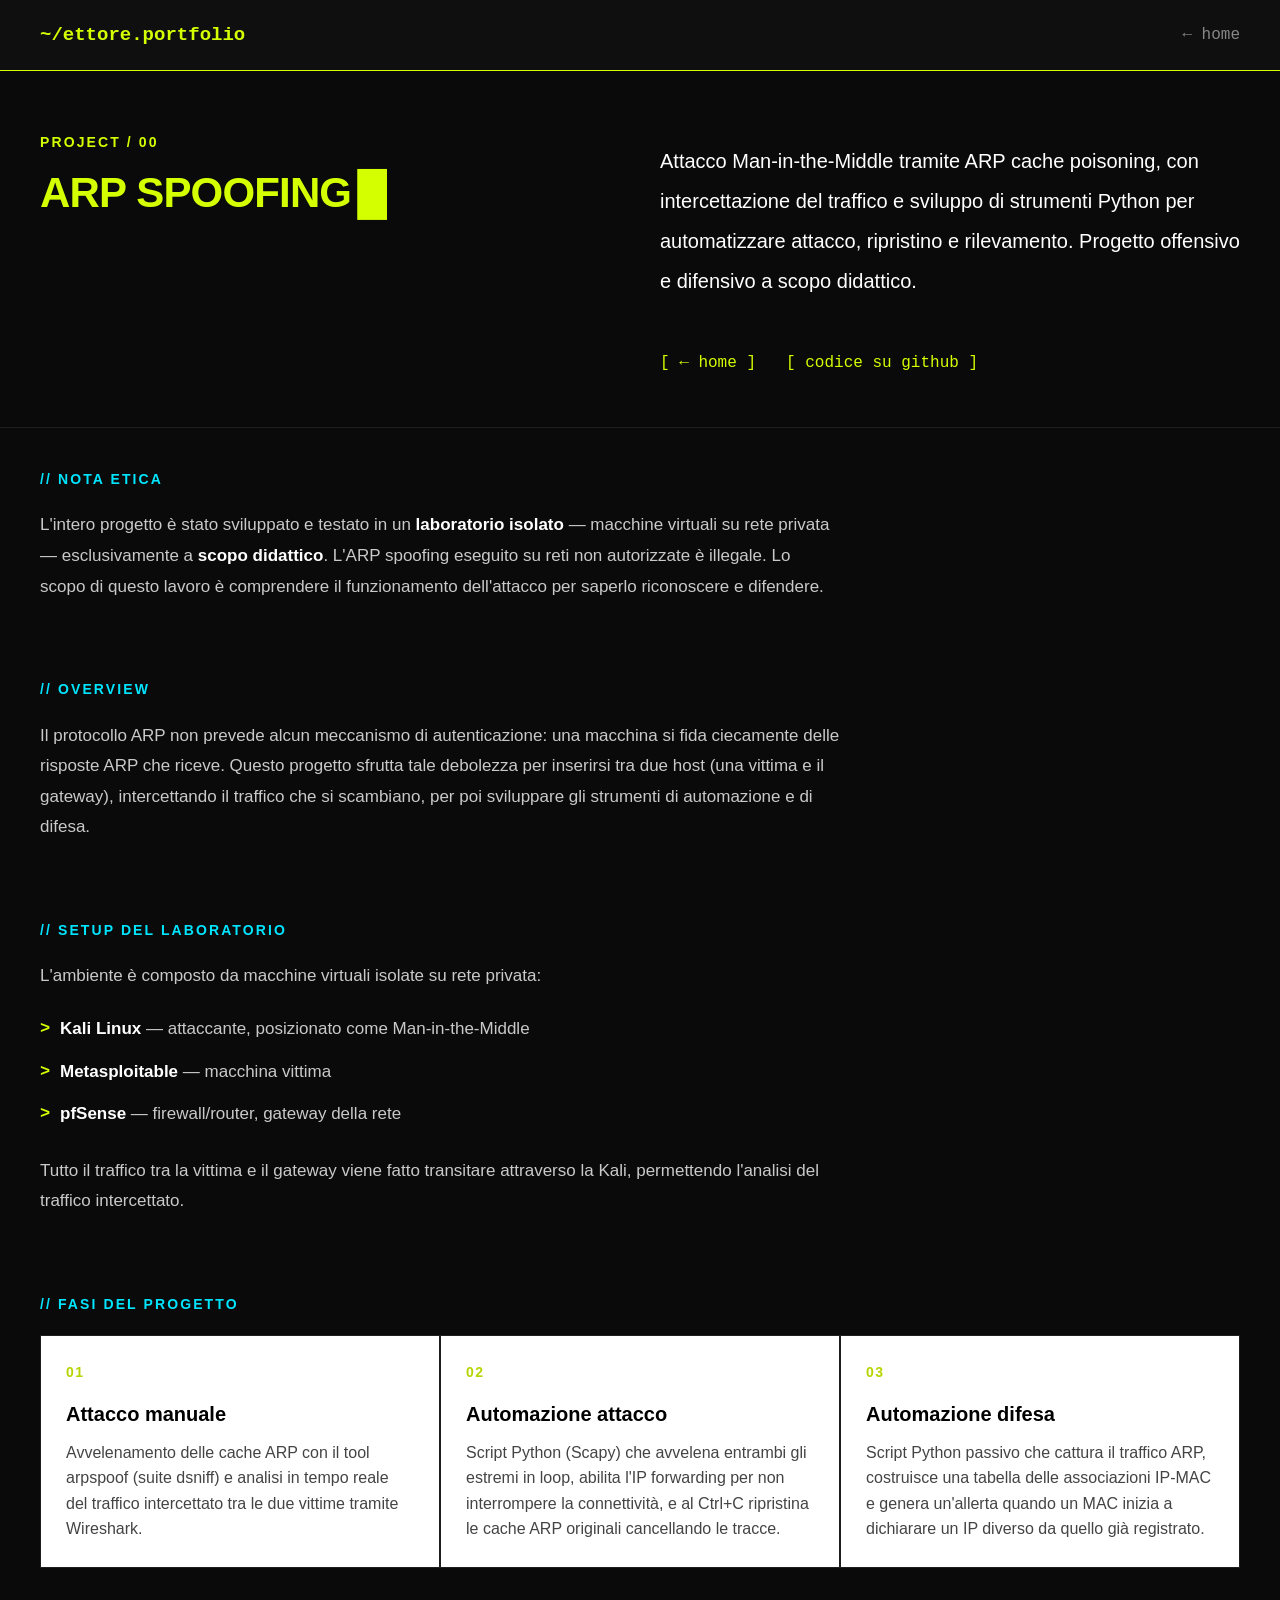
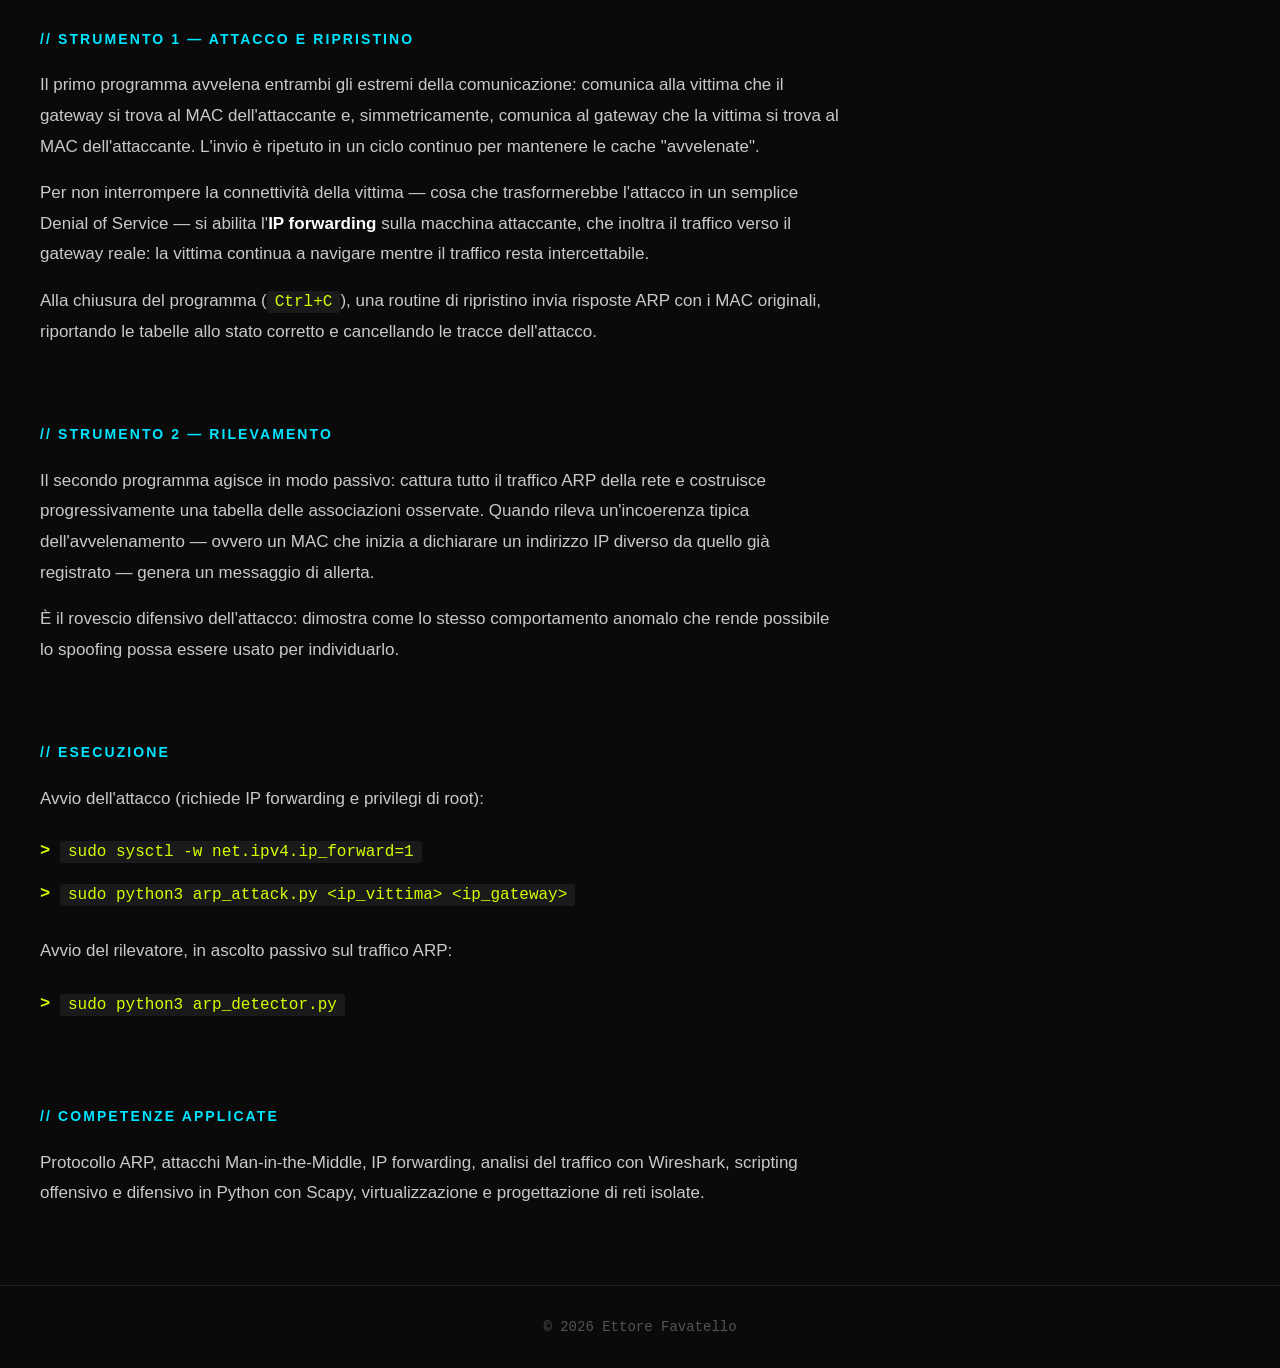
==== projects/arp-spoofing/index.html @ b5837231 "Aggiunta card ARP Spoofing (00), VulnVM rinumerata a 01" ====
<!DOCTYPE html>
<html lang="it">

<head>
    <meta charset="UTF-8">
    <meta name="viewport" content="width=device-width, initial-scale=1.0">
    <title>ARP Spoofing & Detection | Ettore Favatello</title>
    <link rel="stylesheet" href="../../style.css">
    <link rel="icon" href="data:image/svg+xml,<svg xmlns='http://www.w3.org/2000/svg' viewBox='0 0 100 100'><text y='.9em' font-size='90'>🔒</text></svg>">
</head>

<body>

    <header class="topbar">
        <div class="logo">~/ettore.portfolio</div>
        <nav class="nav">
            <a href="../../">← home</a>
        </nav>
    </header>

    <section class="hero">
        <div class="hero-left">
            <p class="label">Project / 00</p>
            <h1 class="hero-name">ARP Spoofing</h1>
        </div>
        <div class="hero-right">
            <p class="hero-bio">
                Attacco Man-in-the-Middle tramite ARP cache poisoning, con intercettazione
                del traffico e sviluppo di strumenti Python per automatizzare attacco,
                ripristino e rilevamento. Progetto offensivo e difensivo a scopo didattico.
            </p>
            <div class="hero-links">
                <a href="../../">[ ← home ]</a>
                <a href="https://github.com/EttoreFavatello/arp-spoofing" target="_blank" rel="noopener noreferrer">[ codice su github ]</a>
            </div>
        </div>
    </section>

    <section class="section">
        <p class="section-label">// Nota etica</p>
        <div class="text-block">
            <p>
                L'intero progetto è stato sviluppato e testato in un <strong>laboratorio isolato</strong>
                — macchine virtuali su rete privata — esclusivamente a <strong>scopo didattico</strong>.
                L'ARP spoofing eseguito su reti non autorizzate è illegale. Lo scopo di questo lavoro è
                comprendere il funzionamento dell'attacco per saperlo riconoscere e difendere.
            </p>
        </div>
    </section>

    <section class="section">
        <p class="section-label">// Overview</p>
        <div class="text-block">
            <p>
                Il protocollo ARP non prevede alcun meccanismo di autenticazione: una macchina si fida
                ciecamente delle risposte ARP che riceve. Questo progetto sfrutta tale debolezza per
                inserirsi tra due host (una vittima e il gateway), intercettando il traffico che si
                scambiano, per poi sviluppare gli strumenti di automazione e di difesa.
            </p>
        </div>
    </section>

    <section class="section">
        <p class="section-label">// Setup del laboratorio</p>
        <div class="text-block">
            <p>
                L'ambiente è composto da macchine virtuali isolate su rete privata:
            </p>
            <ul>
                <li><strong>Kali Linux</strong> — attaccante, posizionato come Man-in-the-Middle</li>
                <li><strong>Metasploitable</strong> — macchina vittima</li>
                <li><strong>pfSense</strong> — firewall/router, gateway della rete</li>
            </ul>
            <p>
                Tutto il traffico tra la vittima e il gateway viene fatto transitare attraverso la Kali,
                permettendo l'analisi del traffico intercettato.
            </p>
        </div>
    </section>

    <section class="section">
        <p class="section-label">// Fasi del progetto</p>
        <div class="grid">

            <div class="card">
                <div class="card-num">01</div>
                <div class="card-title">Attacco manuale</div>
                <div class="card-desc">Avvelenamento delle cache ARP con il tool arpspoof (suite dsniff) e analisi in tempo reale del traffico intercettato tra le due vittime tramite Wireshark.</div>
            </div>

            <div class="card">
                <div class="card-num">02</div>
                <div class="card-title">Automazione attacco</div>
                <div class="card-desc">Script Python (Scapy) che avvelena entrambi gli estremi in loop, abilita l'IP forwarding per non interrompere la connettività, e al Ctrl+C ripristina le cache ARP originali cancellando le tracce.</div>
            </div>

            <div class="card">
                <div class="card-num">03</div>
                <div class="card-title">Automazione difesa</div>
                <div class="card-desc">Script Python passivo che cattura il traffico ARP, costruisce una tabella delle associazioni IP-MAC e genera un'allerta quando un MAC inizia a dichiarare un IP diverso da quello già registrato.</div>
            </div>

        </div>
    </section>

    <section class="section">
        <p class="section-label">// Strumento 1 — Attacco e ripristino</p>
        <div class="text-block">
            <p>
                Il primo programma avvelena entrambi gli estremi della comunicazione: comunica alla
                vittima che il gateway si trova al MAC dell'attaccante e, simmetricamente, comunica al
                gateway che la vittima si trova al MAC dell'attaccante. L'invio è ripetuto in un ciclo
                continuo per mantenere le cache "avvelenate".
            </p>
            <p>
                Per non interrompere la connettività della vittima — cosa che trasformerebbe l'attacco
                in un semplice Denial of Service — si abilita l'<strong>IP forwarding</strong> sulla
                macchina attaccante, che inoltra il traffico verso il gateway reale: la vittima continua
                a navigare mentre il traffico resta intercettabile.
            </p>
            <p>
                Alla chiusura del programma (<code>Ctrl+C</code>), una routine di ripristino invia
                risposte ARP con i MAC originali, riportando le tabelle allo stato corretto e cancellando
                le tracce dell'attacco.
            </p>
        </div>
    </section>

    <section class="section">
        <p class="section-label">// Strumento 2 — Rilevamento</p>
        <div class="text-block">
            <p>
                Il secondo programma agisce in modo passivo: cattura tutto il traffico ARP della rete e
                costruisce progressivamente una tabella delle associazioni osservate. Quando rileva
                un'incoerenza tipica dell'avvelenamento — ovvero un MAC che inizia a dichiarare un
                indirizzo IP diverso da quello già registrato — genera un messaggio di allerta.
            </p>
            <p>
                È il rovescio difensivo dell'attacco: dimostra come lo stesso comportamento anomalo che
                rende possibile lo spoofing possa essere usato per individuarlo.
            </p>
        </div>
    </section>

    <section class="section">
        <p class="section-label">// Esecuzione</p>
        <div class="text-block">
            <p>Avvio dell'attacco (richiede IP forwarding e privilegi di root):</p>
            <ul>
                <li><code>sudo sysctl -w net.ipv4.ip_forward=1</code></li>
                <li><code>sudo python3 arp_attack.py &lt;ip_vittima&gt; &lt;ip_gateway&gt;</code></li>
            </ul>
            <p>Avvio del rilevatore, in ascolto passivo sul traffico ARP:</p>
            <ul>
                <li><code>sudo python3 arp_detector.py</code></li>
            </ul>
        </div>
    </section>

    <section class="section">
        <p class="section-label">// Competenze applicate</p>
        <div class="text-block">
            <p>
                Protocollo ARP, attacchi Man-in-the-Middle, IP forwarding, analisi del traffico con
                Wireshark, scripting offensivo e difensivo in Python con Scapy, virtualizzazione e
                progettazione di reti isolate.
            </p>
        </div>
    </section>

    <footer class="footer">
        <p>© 2026 Ettore Favatello</p>
    </footer>

    <!-- Cloudflare Web Analytics -->
    <script defer src='https://static.cloudflareinsights.com/beacon.min.js' data-cf-beacon='{"token": "d2946aadaf284032945daa6f8f2a23fa"}'></script>
    <!-- End Cloudflare Web Analytics -->

</body>

</html>
---- style.css ----
/* ===== RESET BASE ===== */
* {
    margin: 0;
    padding: 0;
    box-sizing: border-box;
}

html {
    scroll-behavior: smooth;
}

::selection {
    background: #d4ff00;
    color: #000;
}

/* ===== BODY ===== */
body {
    background-color: #0a0a0a;
    color: #c9c9c9;
    font-family: 'Segoe UI', Tahoma, sans-serif;
    line-height: 1.6;
    min-height: 100vh;
}

/* ===== TOPBAR / HEADER ===== */
.topbar {
    display: flex;
    align-items: center;
    justify-content: space-between;
    padding: 20px 40px;
    background-color: #0f0f0f;
    border-bottom: 1px solid #d4ff00;
    position: sticky;
    top: 0;
    z-index: 100;
}

.logo {
    font-family: 'Courier New', monospace;
    color: #d4ff00;
    font-weight: 700;
    font-size: 19px;
}

.nav a {
    color: #888;
    text-decoration: none;
    font-family: 'Courier New', monospace;
    font-size: 16px;
    transition: color 0.2s;
}

.nav a:hover {
    color: #d4ff00;
}

/* ===== HERO ===== */
.hero {
    display: flex;
    gap: 40px;
    padding: 60px 40px 50px;
    border-bottom: 1px solid #1f1f1f;
}

.hero-left {
    flex: 1;
}

.hero-right {
    flex: 1;
    padding-top: 10px;
}

.label {
    color: #d4ff00;
    font-size: 14px;
    font-weight: 700;
    letter-spacing: 0.15em;
    text-transform: uppercase;
    margin-bottom: 12px;
}

.hero-name {
    color: #d4ff00;
    font-size: 42px;
    font-weight: 900;
    line-height: 1.30;
    text-transform: uppercase;
    letter-spacing: -0.02em;
    min-height: em;
}

.hero-name::after {
    content: '█';
    color: #d4ff00;
    margin-left: 6px;
    animation: blink 1s steps(2) infinite;
}

.hero-bio {
    color: #FFFFFF;
    font-size: 20px;
    line-height: 2.0;
    max-width: 590px;
}

.hero-links {
    display: flex;
    gap: 30px;
    margin-top: 50px;
    flex-wrap: wrap;
}

.hero-links a {
    color: #d4ff00;
    text-decoration: none;
    font-family: 'Courier New', monospace;
    font-size: 16px;
    transition: color 0.2s;
}

.hero-links a:hover {
    color: #00e5ff;
}

/* ===== TERMINAL PROMPT ===== */
.terminal-prompt {
    font-family: 'Courier New', monospace;
    color: #ffffff;
    font-size: 25px;
}

.prompt-user {
    color: #d4ff00;
    font-weight: 700;
}

.prompt-sep {
    color: #555;
}

.prompt-path {
    color: #00e5ff;
    font-weight: 700;
}

/* ===== ANIMAZIONI ===== */
@keyframes blink {
    50% { opacity: 0; }
}

/* ===== SECTION ===== */
.section {
    padding: 40px 40px 20px;
}

.section-label {
    color: #00e5ff;
    font-size: 14px;
    font-weight: 700;
    letter-spacing: 0.15em;
    text-transform: uppercase;
    margin-bottom: 20px;
}

/* ===== GRID ===== */
.grid {
    display: grid;
    grid-template-columns: repeat(3, 1fr);
    gap: 2px;
    background-color: #1f1f1f;
    border: 1px solid #1f1f1f;
}

/* ===== LAYOUT A DUE COLONNE ===== */
.two-column-section {
    display: grid;
    grid-template-columns: 1fr 1fr;
    gap: 40px;
    padding: 40px;
}

.column {
    display: flex;
    flex-direction: column;
}

.card-stack {
    display: flex;
    flex-direction: column;
    gap: 2px;
    background-color: #1f1f1f;
    border: 1px solid #1f1f1f;
}

.card-stack .card {
    min-height: auto;
}

/* ===== CARD (BIANCHE — VARIANTE A F1) ===== */
.card {
    background-color: #ffffff;
    padding: 24px;
    min-height: 180px;
    border: 1px solid transparent;
    transition: background-color 0.25s, box-shadow 0.3s, border-color 0.25s, transform 0.25s;
    cursor: default;
}

.card:hover {
    background-color: #fffce5;
    border-color: #d4ff00;
    box-shadow: 0 6px 28px rgba(212, 255, 0, 0.45);
    transform: translateY(-2px);
    position: relative;
    z-index: 1;
}

.card-link {
    text-decoration: none;
    color: inherit;
    display: block;
    cursor: pointer;
    position: relative;
}

.card-arrow {
    position: absolute;
    top: 20px;
    right: 20px;
    color: #b8d400;
    font-size: 24px;
    transition: transform 0.2s;
}

.card-link:hover .card-arrow {
    transform: translate(4px, -4px);
}

.card-num {
    color: #b8d400;
    font-size: 14px;
    font-weight: 700;
    letter-spacing: 0.1em;
    margin-bottom: 14px;
}

.card-title {
    color: #000000;
    font-size: 20px;
    font-weight: 700;
    margin-bottom: 10px;
}

.card-desc {
    color: #444444;
    font-size: 16px;
    line-height: 1.6;
}

/* ===== TEXT BLOCK (pagine progetto) ===== */
.text-block {
    max-width: 800px;
    color: #c9c9c9;
    font-size: 17px;
    line-height: 1.8;
}

.text-block p {
    margin-bottom: 16px;
}

.text-block ul {
    list-style: none;
    margin: 12px 0 20px 0;
    padding-left: 0;
}

.text-block li {
    padding: 6px 0 6px 20px;
    position: relative;
}

.text-block li::before {
    content: ">";
    color: #d4ff00;
    position: absolute;
    left: 0;
    font-family: 'Courier New', monospace;
    font-weight: 700;
}

.text-block strong {
    color: #ffffff;
    font-weight: 600;
}

.text-block code {
    background-color: #1a1a1a;
    color: #d4ff00;
    padding: 2px 8px;
    border-radius: 3px;
    font-family: 'Courier New', monospace;
    font-size: 16px;
}

/* ===== FOOTER ===== */
.footer {
    padding: 30px 40px;
    border-top: 1px solid #1f1f1f;
    margin-top: 40px;
    text-align: center;
}

.footer p {
    color: #555;
    font-size: 14px;
    font-family: 'Courier New', monospace;
}

/* ===== RESPONSIVE MOBILE ===== */
@media (max-width: 768px) {
    .topbar { padding: 16px 20px; }
    .hero { flex-direction: column; padding: 40px 20px; gap: 20px; }
    .hero-name { font-size: 32px; }
    .terminal-prompt { font-size: 20px; }
    .section { padding: 30px 20px 20px; }
    .grid { grid-template-columns: 1fr; }
    .two-column-section { grid-template-columns: 1fr; padding: 20px; gap: 30px; }
    .footer { padding: 24px 20px; }
}

/* ===== PENDOLO O ===== */
.swinging-o {
    display: inline-block;
    line-height: 1;
    vertical-align: baseline;
    transform-origin: 50% 95%;
    will-change: transform;
}
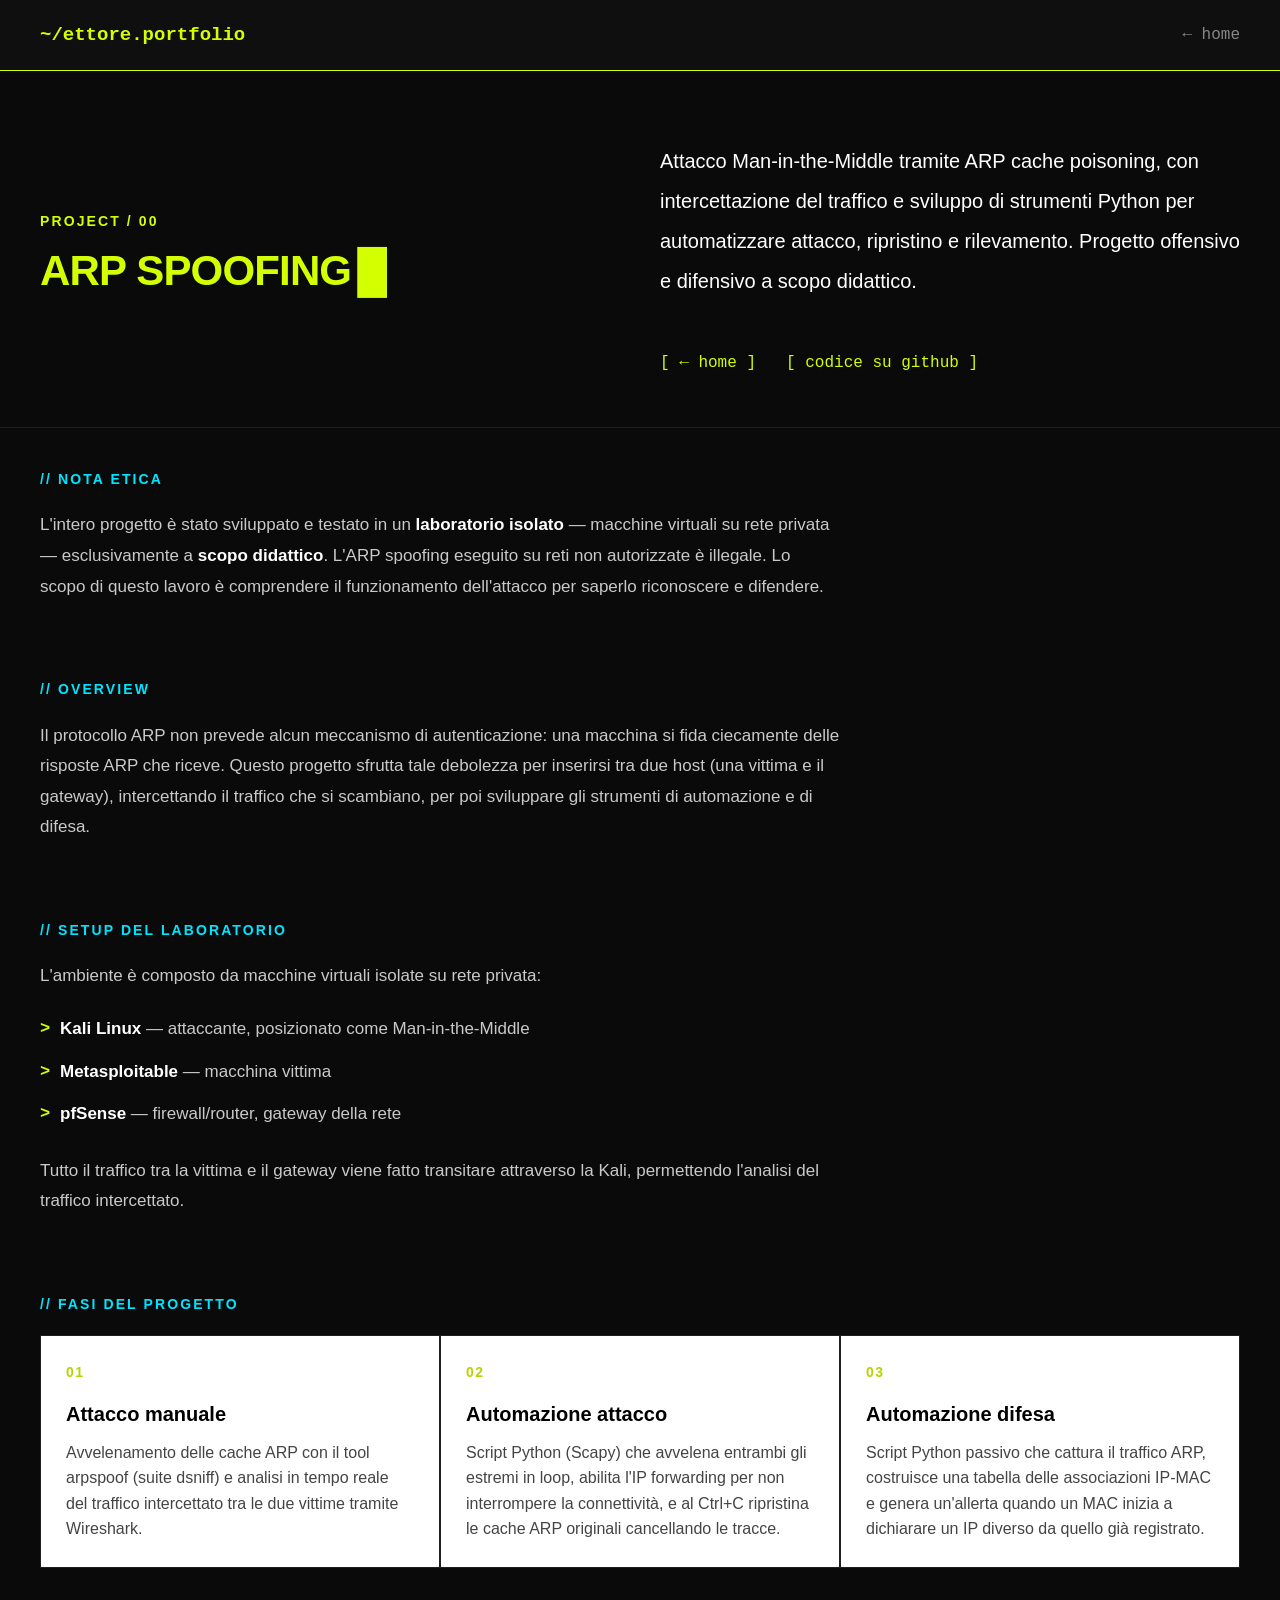
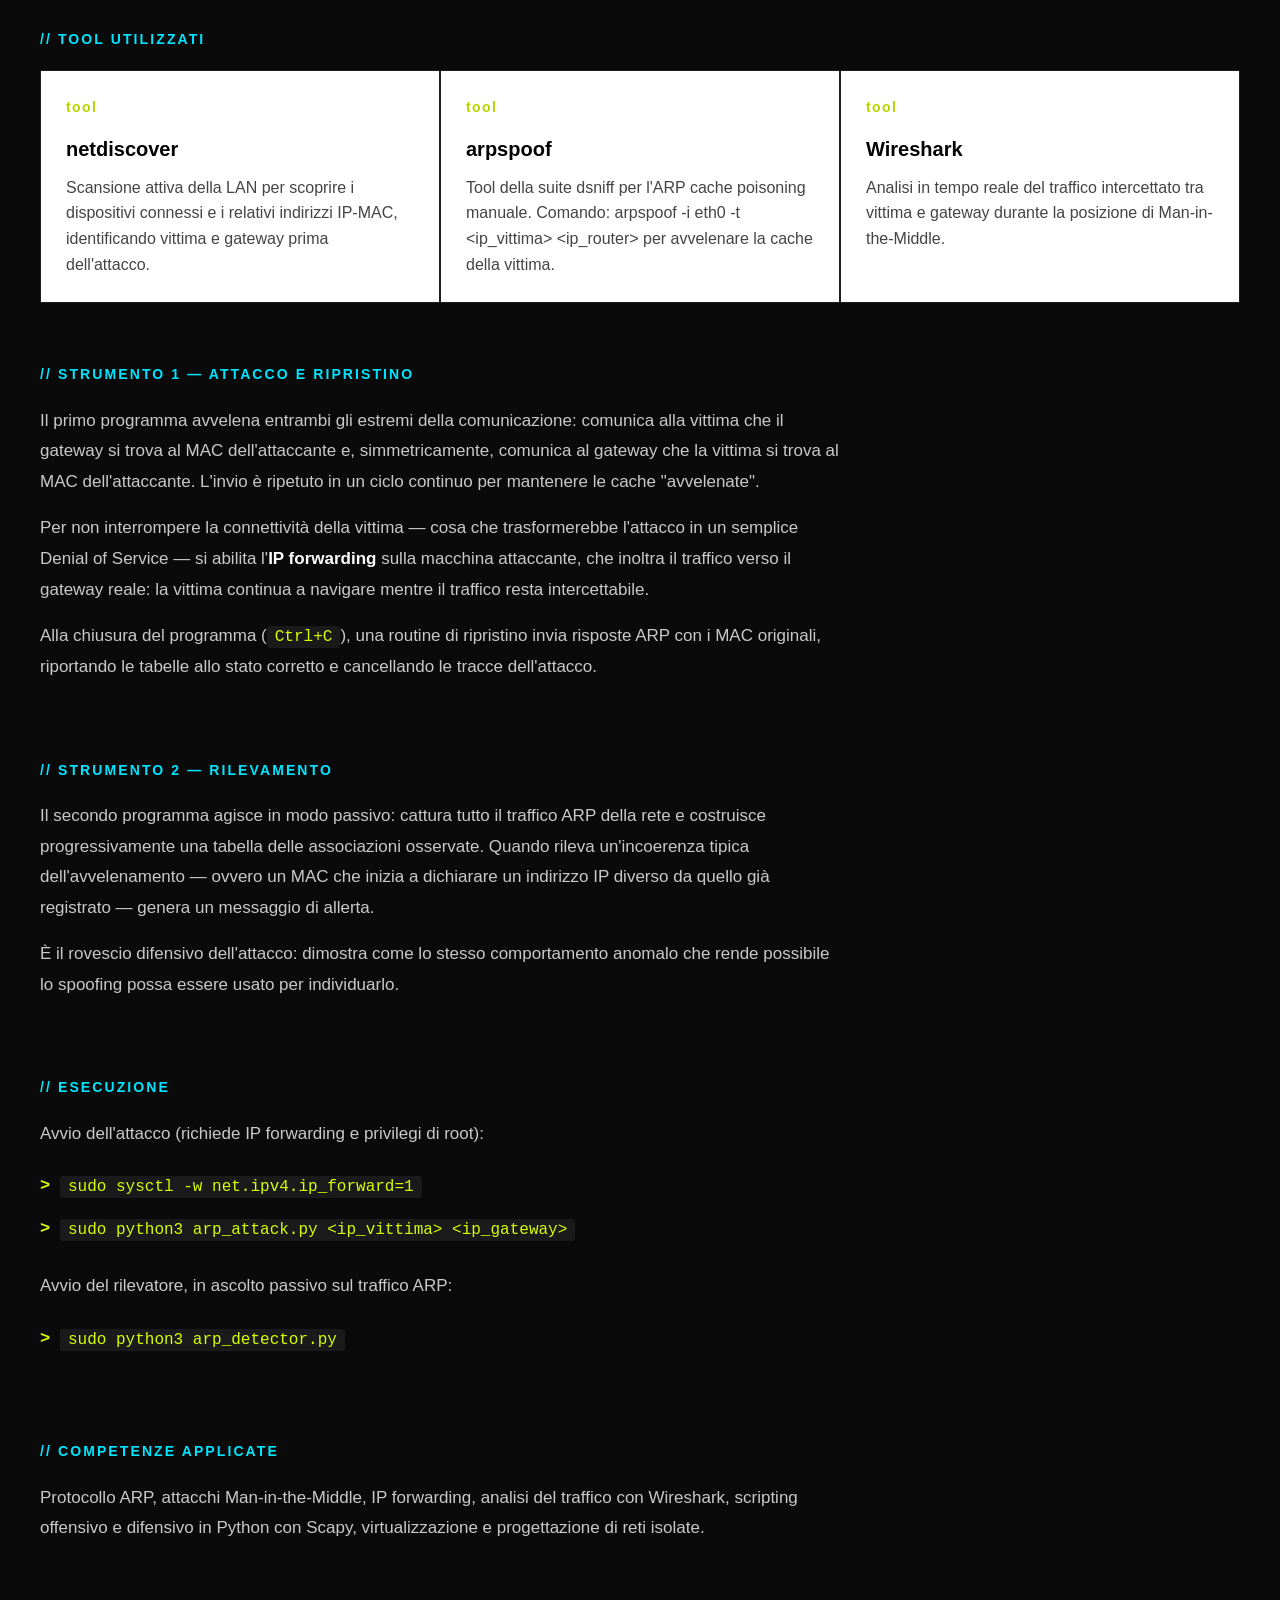
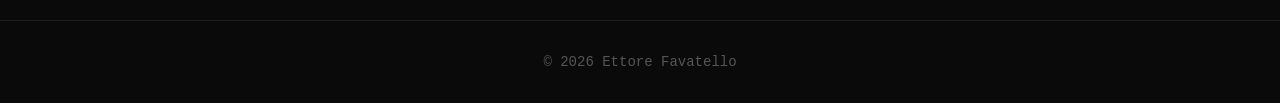
==== commit 017108eb: "Aggiunta sezione Tool utilizzati (netdiscover, arpspoof, Wireshark) come card bianche" ====
--- a/projects/arp-spoofing/index.html
+++ b/projects/arp-spoofing/index.html
@@ -98,6 +98,31 @@
                 <div class="card-num">03</div>
                 <div class="card-title">Automazione difesa</div>
                 <div class="card-desc">Script Python passivo che cattura il traffico ARP, costruisce una tabella delle associazioni IP-MAC e genera un'allerta quando un MAC inizia a dichiarare un IP diverso da quello già registrato.</div>
+            </div>
+
+        </div>
+    </section>
+
+    <section class="section">
+        <p class="section-label">// Tool utilizzati</p>
+        <div class="grid">
+
+            <div class="card">
+                <div class="card-num">tool</div>
+                <div class="card-title">netdiscover</div>
+                <div class="card-desc">Scansione attiva della LAN per scoprire i dispositivi connessi e i relativi indirizzi IP-MAC, identificando vittima e gateway prima dell'attacco.</div>
+            </div>
+
+            <div class="card">
+                <div class="card-num">tool</div>
+                <div class="card-title">arpspoof</div>
+                <div class="card-desc">Tool della suite dsniff per l'ARP cache poisoning manuale. Comando: arpspoof -i eth0 -t &lt;ip_vittima&gt; &lt;ip_router&gt; per avvelenare la cache della vittima.</div>
+            </div>
+
+            <div class="card">
+                <div class="card-num">tool</div>
+                <div class="card-title">Wireshark</div>
+                <div class="card-desc">Analisi in tempo reale del traffico intercettato tra vittima e gateway durante la posizione di Man-in-the-Middle.</div>
             </div>
 
         </div>
--- a/style.css
+++ b/style.css
@@ -58,6 +58,7 @@
 /* ===== HERO ===== */
 .hero {
     display: flex;
+    align-items: center;
     gap: 40px;
     padding: 60px 40px 50px;
     border-bottom: 1px solid #1f1f1f;
@@ -323,6 +324,8 @@
 @media (max-width: 768px) {
     .topbar { padding: 16px 20px; }
     .hero { flex-direction: column; padding: 40px 20px; gap: 20px; }
+    .hero-left { padding-top: 0; }
+    .hero-left { padding-top: 0; }
     .hero-name { font-size: 32px; }
     .terminal-prompt { font-size: 20px; }
     .section { padding: 30px 20px 20px; }
